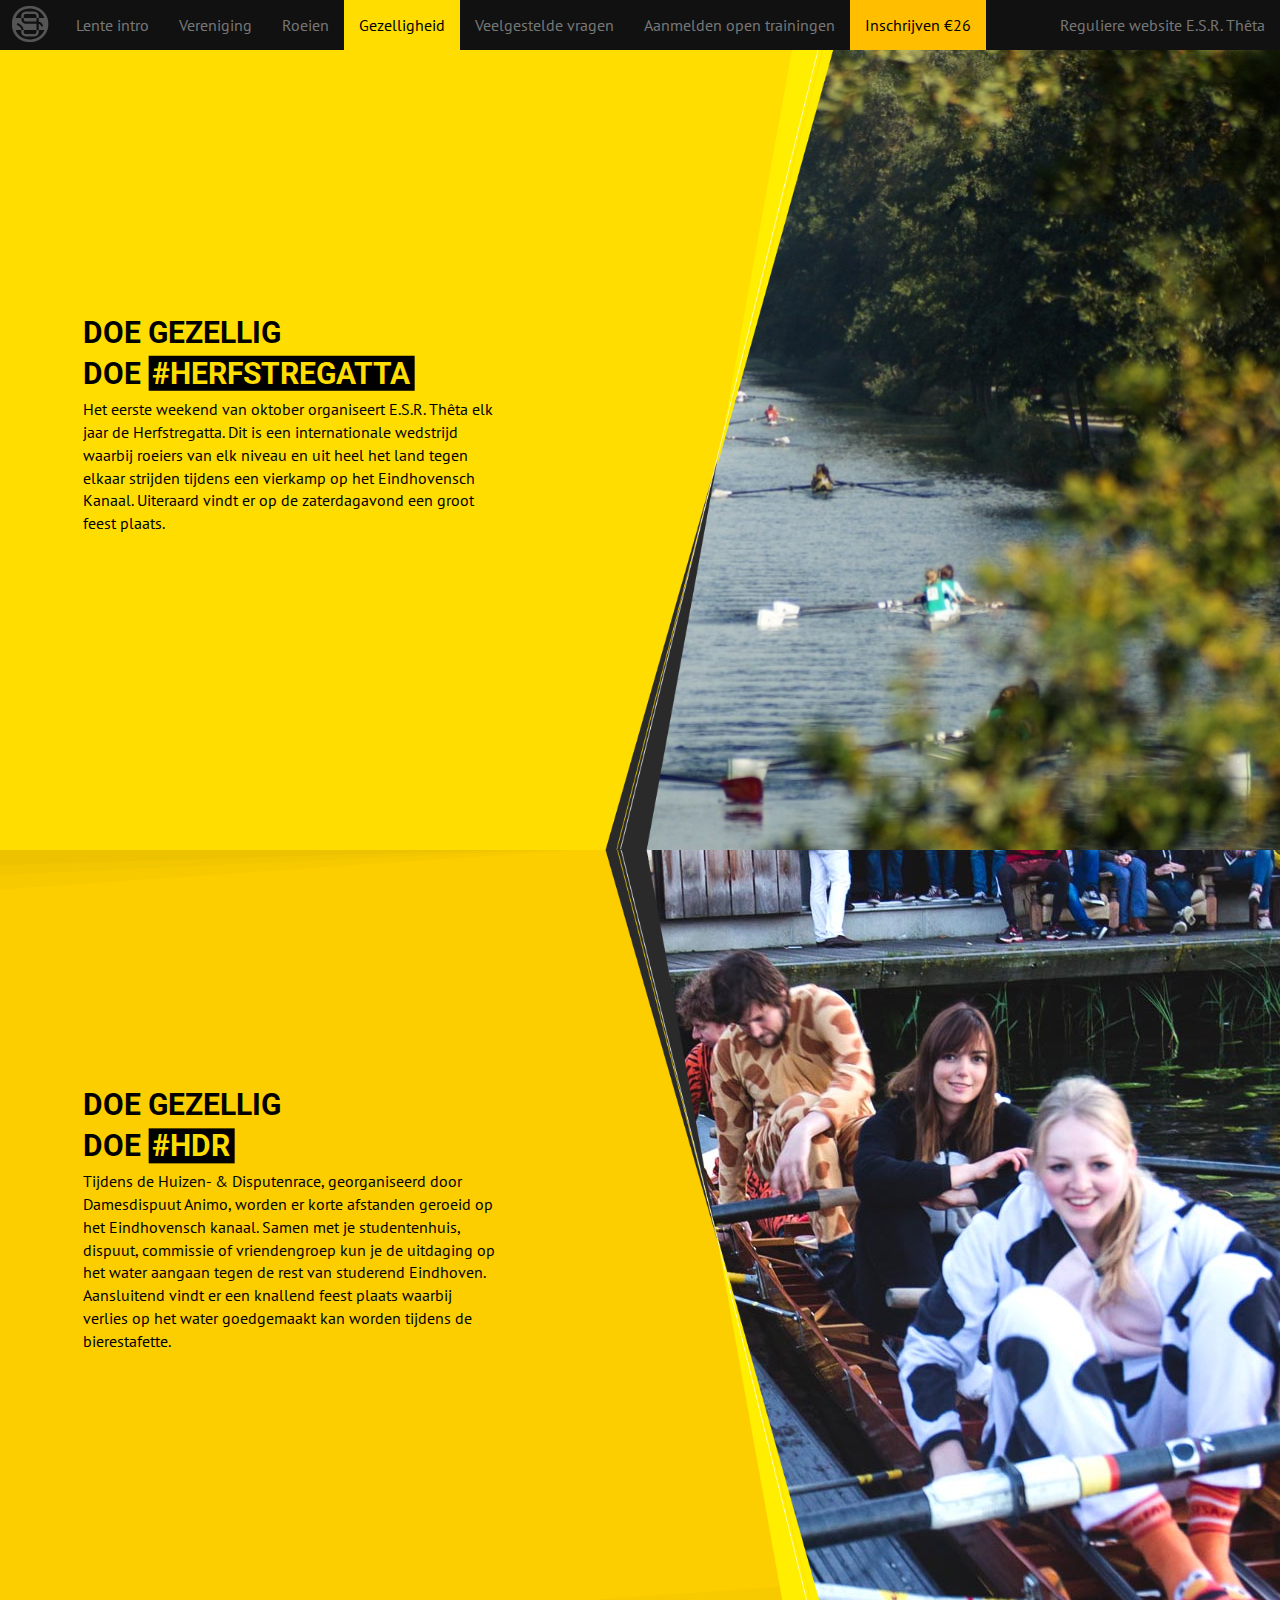
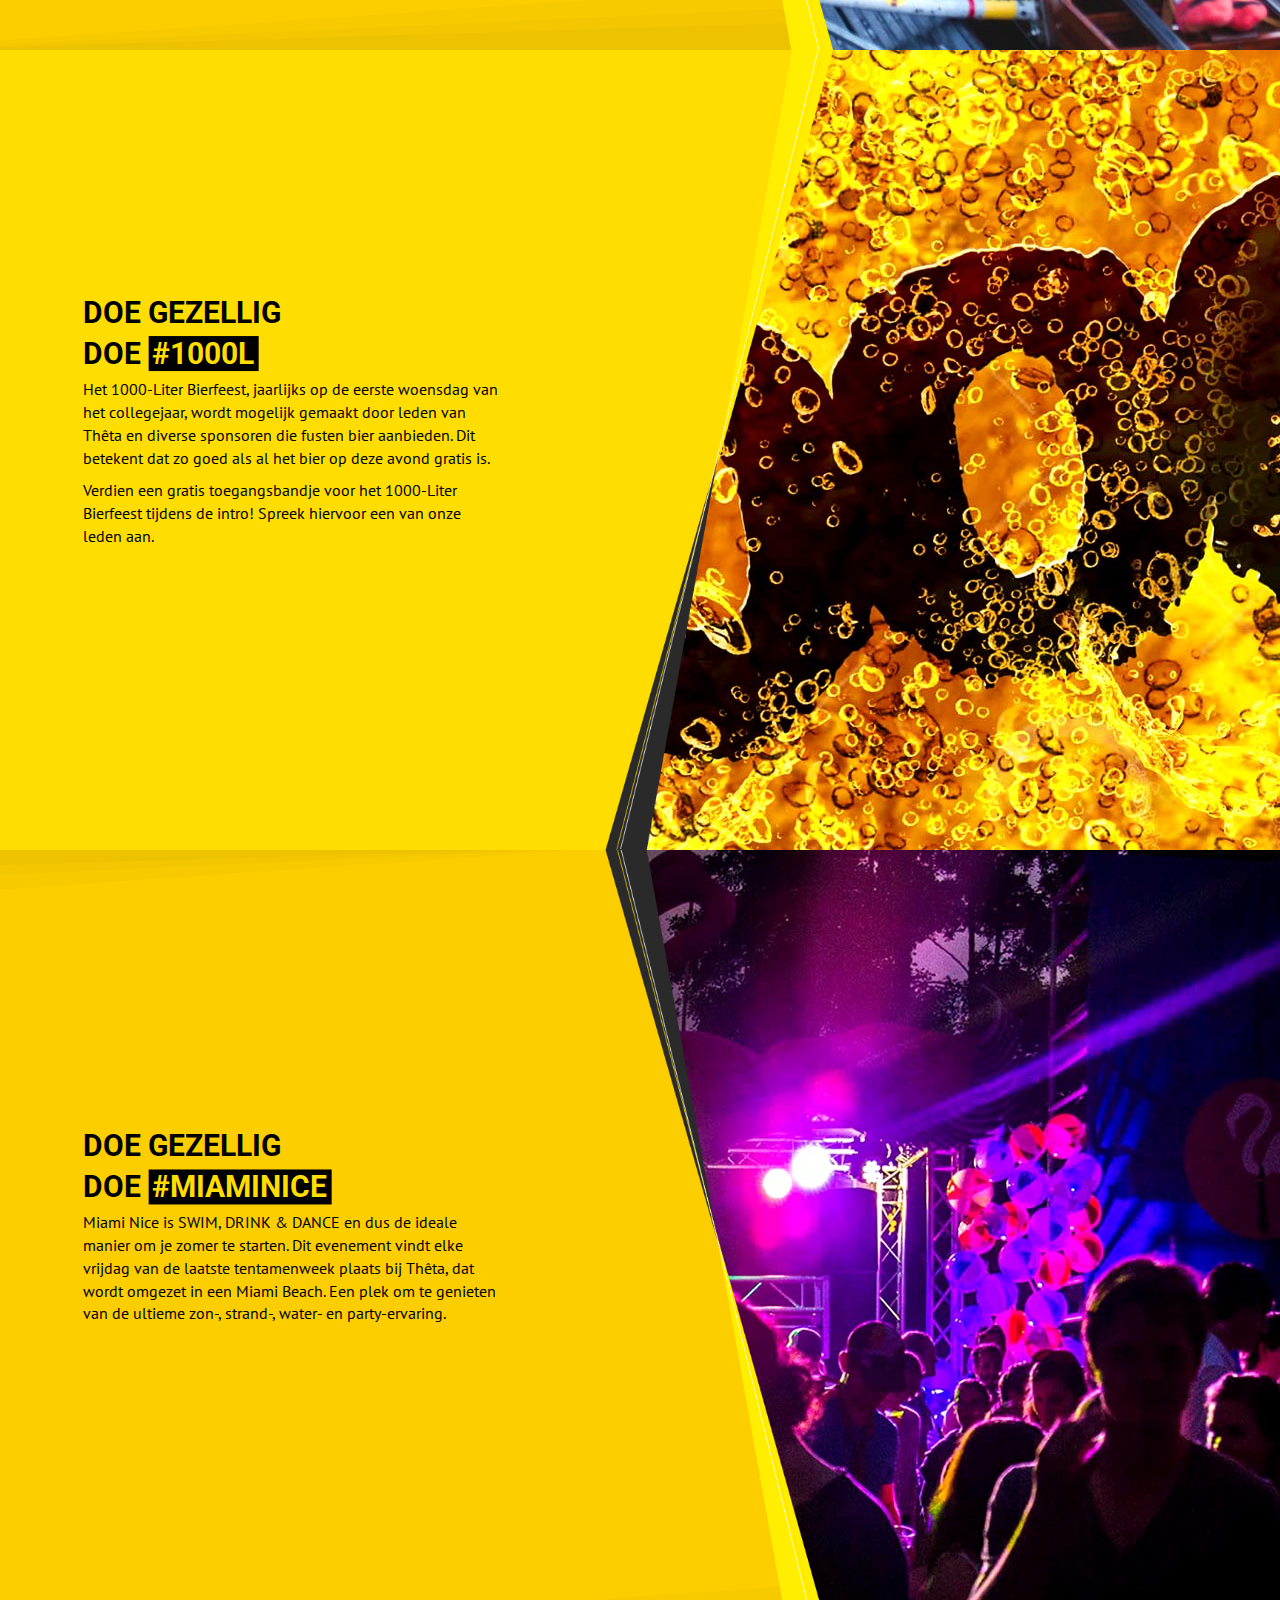
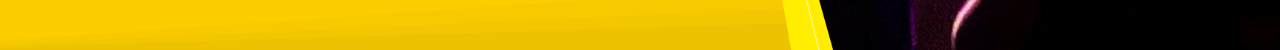
==== extra.html @ bca31a88 "first" ====
<!DOCTYPE html><html><head><title>Intro - ESR Theta</title><meta name="viewport" content="initial-scale=1,maximum-scale=1,user-scalable=no"><link rel="stylesheet" type="text/css" href="styles/vendors.css"><link rel="icon" type="image/png" href="/images/favicon.png"></head><body><nav class="navbar navbar-default navbar-fixed-top"><div class="navbar-header"><button data-toggle="collapse" data-target="#menu" class="navbar-toggle collapsed btn btn-primary"> <i class="icon icon-bars"></i></button><a href="/" class="navbar-brand"> <img src="/images/brand/logo.png"></a></div><div id="menu" class="collapse navbar-collapse"><ul class="nav navbar-nav"><li><a href="/">Lente intro</a></li><li><a href="/society.html">Vereniging</a></li><li><a href="/rowing.html">Roeien</a></li><li><a href="/extra.html">Gezelligheid</a></li><li><a href="/faq.html">Veelgestelde vragen</a></li><li><a href="/training.html" class="white">Aanmelden open trainingen</a></li><li><a href="/join.html" class="highlight">Inschrijven &euro;26</a></li></ul><ul class="nav navbar-nav pull-right"><li><a href="//www.esrtheta.nl/nieuws/index" target="_blank">Reguliere website E.S.R. Th&ecirc;ta</a></li></ul></div></nav><div id="extra1" class="container-fluid page"><div class="holder"><div class="content"> <h2>Doe gezellig</h2><h2>Doe <strong>#Herfstregatta</strong></h2><p>Het eerste weekend van oktober organiseert E.S.R. Th&ecirc;ta elk jaar de 
Herfstregatta. Dit is een internationale wedstrijd waarbij roeiers 
van elk niveau en uit heel het land tegen elkaar strijden tijdens 
een vierkamp op het Eindhovensch Kanaal. Uiteraard vindt er op de 
zaterdagavond een groot feest plaats.</p></div></div></div><div id="extra2" class="container-fluid page"><div class="holder inverse"><div class="content"> <h2>Doe gezellig</h2><h2>Doe <strong>#HDR</strong></h2><p>Tijdens de Huizen- & Disputenrace, georganiseerd door Damesdispuut 
Animo, worden er korte afstanden geroeid op het Eindhovensch kanaal. 
Samen met je studentenhuis, dispuut, commissie of vriendengroep kun 
je de uitdaging op het water aangaan tegen de rest van studerend 
Eindhoven. Aansluitend vindt er een knallend feest plaats waarbij 
verlies op het water goedgemaakt kan worden tijdens de bierestafette.</p></div></div></div><div id="extra3" class="container-fluid page"><div class="holder"><div class="content"> <h2>Doe gezellig</h2><h2>Doe <strong>#1000L</strong></h2><p>Het 1000-Liter Bierfeest, jaarlijks op de eerste woensdag van het 
collegejaar, wordt mogelijk gemaakt door leden van Th&ecirc;ta en diverse 
sponsoren die fusten bier aanbieden. Dit betekent dat zo goed als al 
het bier op deze avond gratis is.</p><p>Verdien een gratis toegangsbandje voor het 1000-Liter Bierfeest 
tijdens de intro! Spreek hiervoor een van onze leden aan.</p></div></div></div><div id="extra4" class="container-fluid page"><div class="holder inverse"><div class="content"> <h2>Doe gezellig</h2><h2>Doe <strong>#MiamiNice</strong></h2><p>Miami Nice is SWIM, DRINK & DANCE en dus de ideale manier om je 
zomer te starten. Dit evenement vindt elke vrijdag van de laatste 
tentamenweek plaats bij Th&ecirc;ta, dat wordt omgezet in een Miami Beach. 
Een plek om te genieten van de ultieme zon-, strand-, water- en 
party-ervaring.</p></div></div></div><script>var url = '/' + document.URL.split('/').splice(3).join('/');
var links = document.querySelectorAll('a[href="'+url+'"]');

for(var i=0, ii=links.length; i<ii; i++){
  var classes = links[i].className.split(' ');
  classes.push('active');
  links[i].className = classes.join(' ');
}
</script><script src="scripts/vendors.js"></script></body></html>
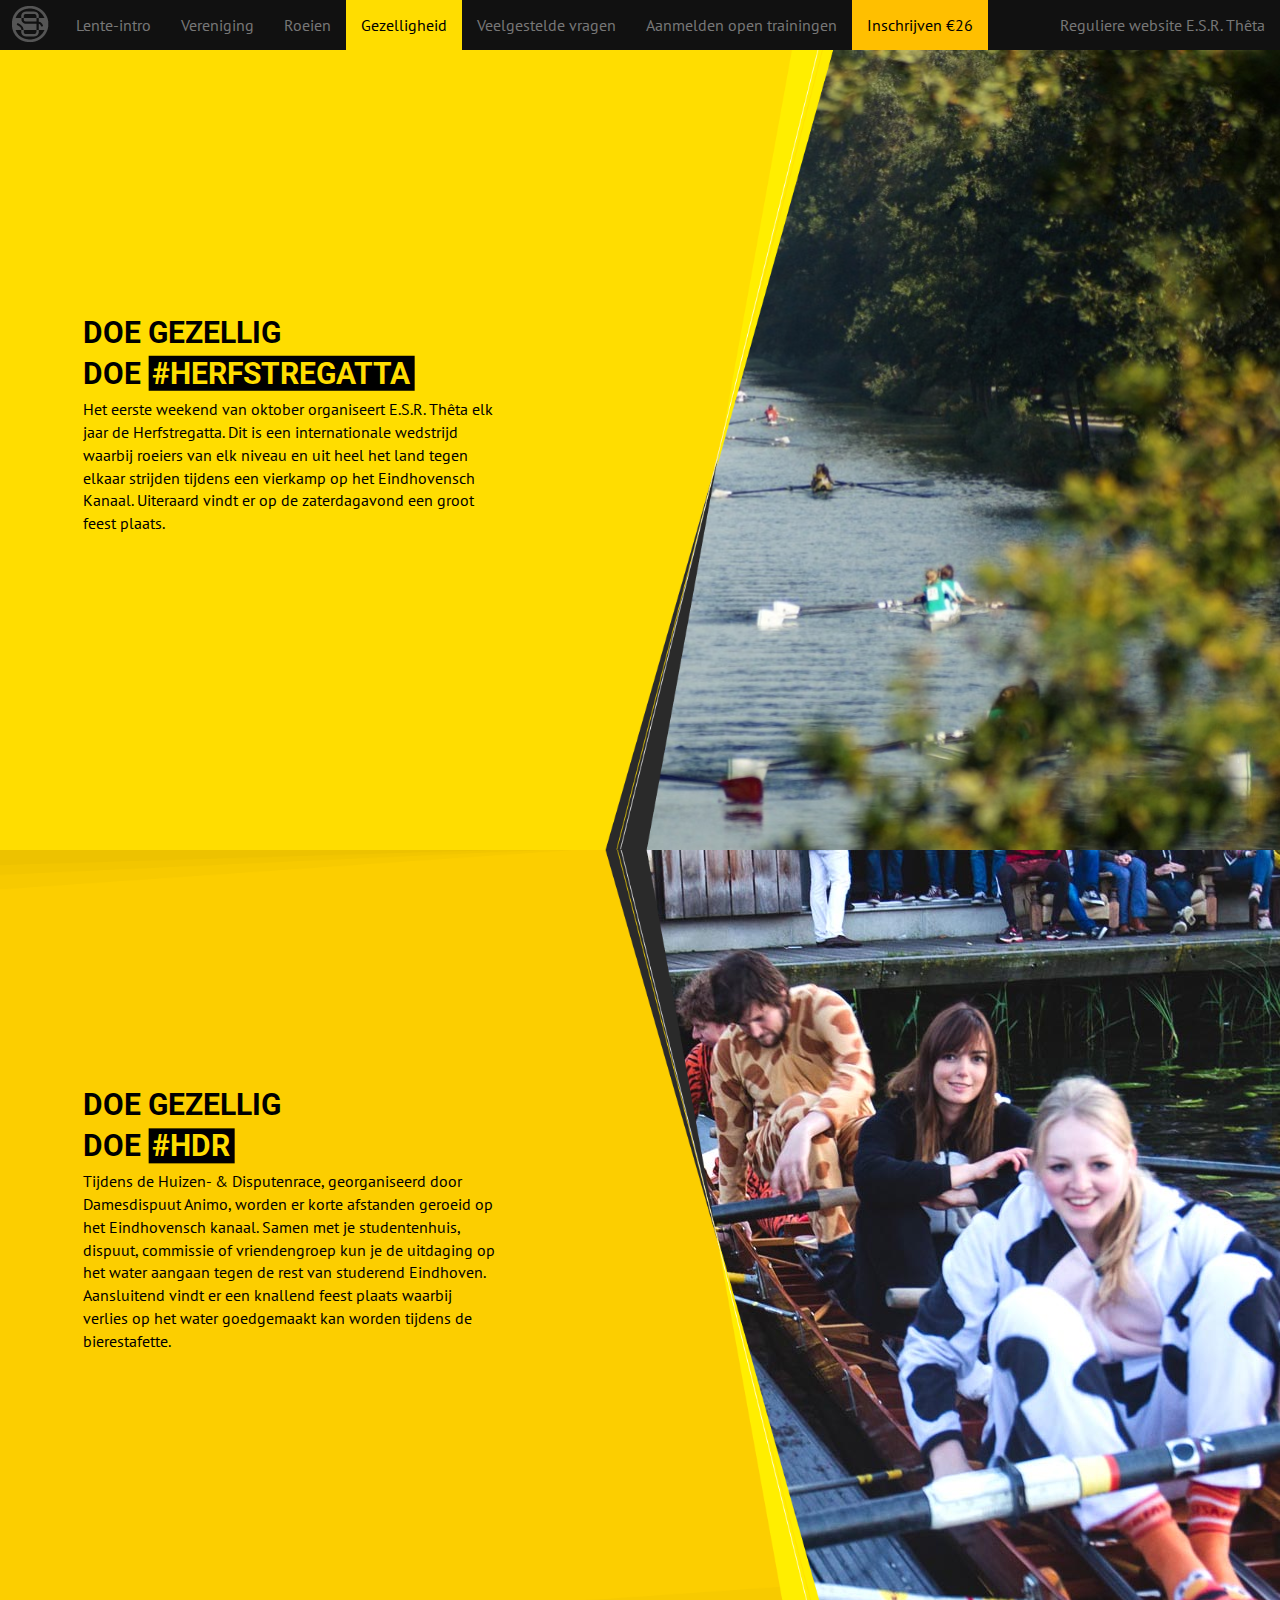
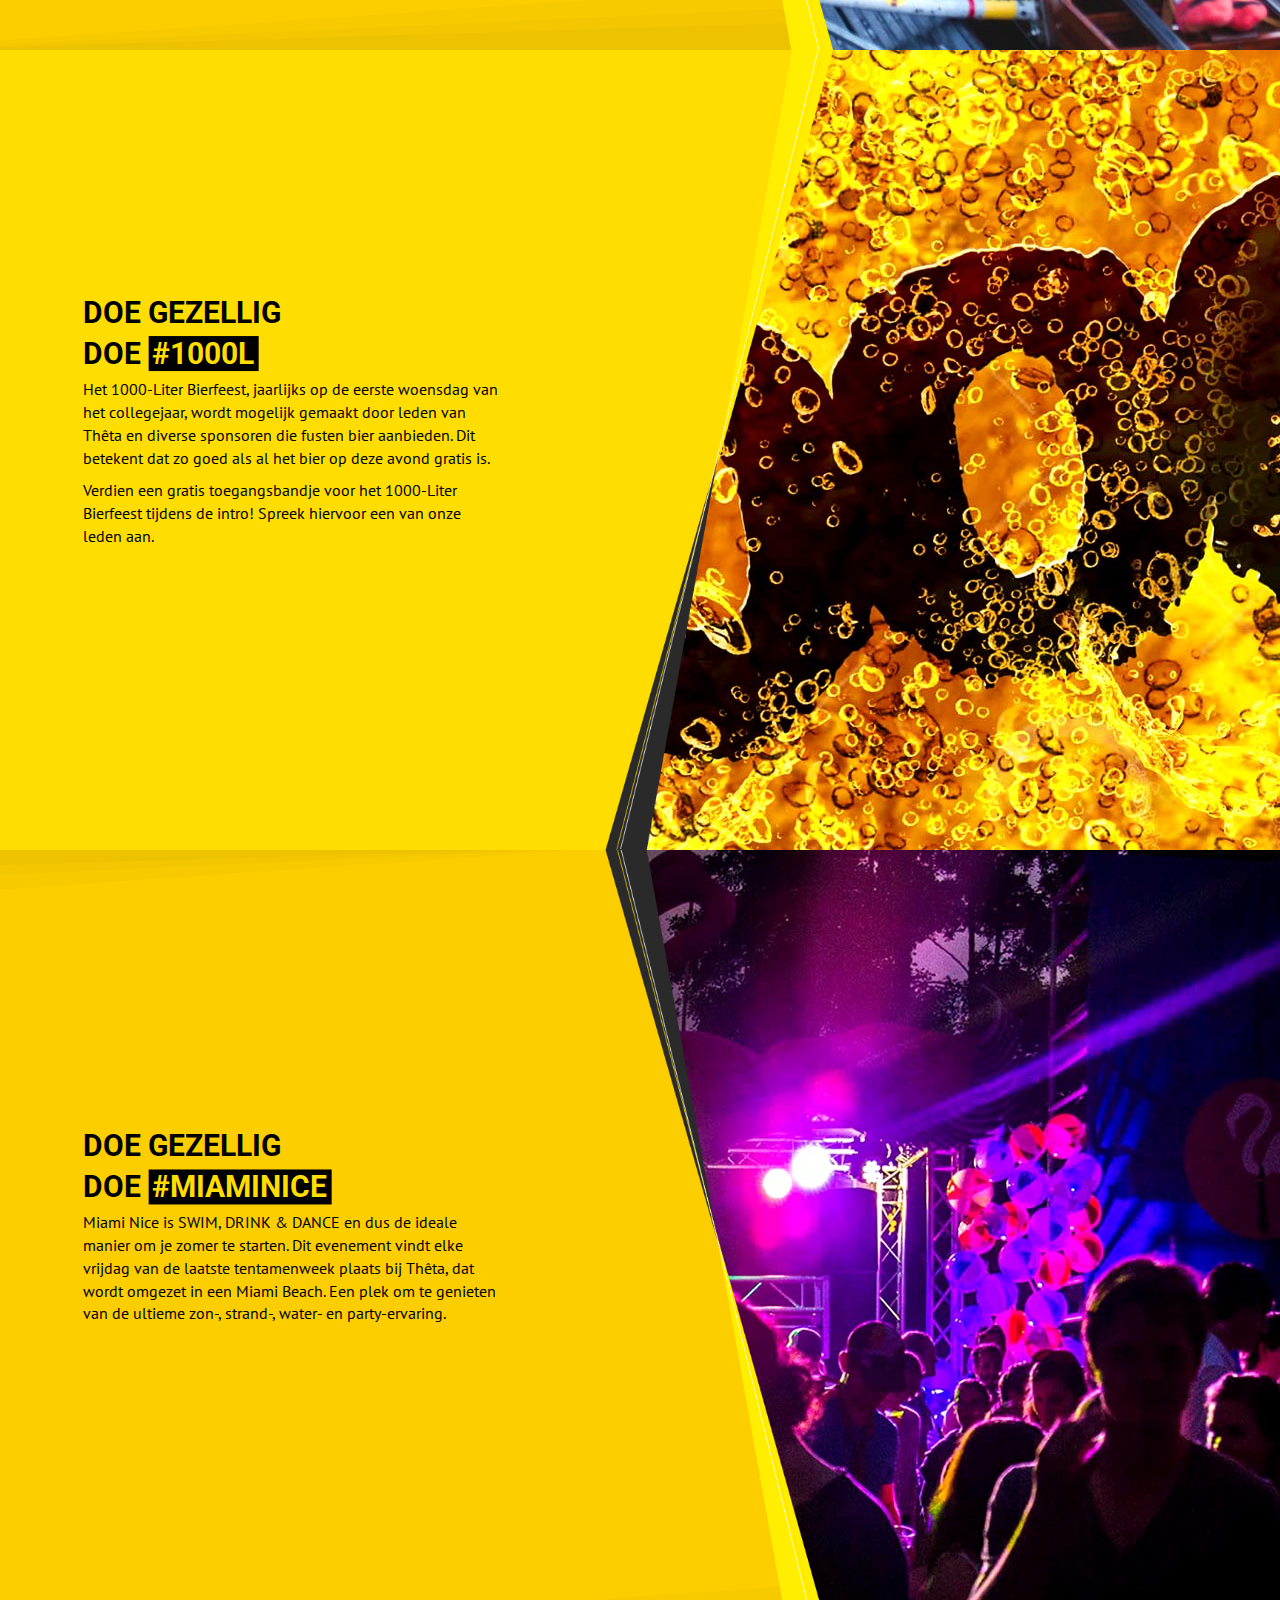
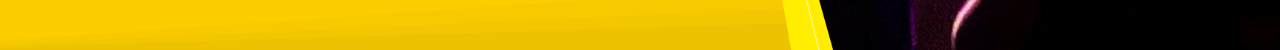
==== commit f81d656d: "small changes" ====
--- a/extra.html
+++ b/extra.html
@@ -1,4 +1,4 @@
-<!DOCTYPE html><html><head><title>Intro - ESR Theta</title><meta name="viewport" content="initial-scale=1,maximum-scale=1,user-scalable=no"><link rel="stylesheet" type="text/css" href="styles/vendors.css"><link rel="icon" type="image/png" href="/images/favicon.png"></head><body><nav class="navbar navbar-default navbar-fixed-top"><div class="navbar-header"><button data-toggle="collapse" data-target="#menu" class="navbar-toggle collapsed btn btn-primary"> <i class="icon icon-bars"></i></button><a href="/" class="navbar-brand"> <img src="/images/brand/logo.png"></a></div><div id="menu" class="collapse navbar-collapse"><ul class="nav navbar-nav"><li><a href="/">Lente intro</a></li><li><a href="/society.html">Vereniging</a></li><li><a href="/rowing.html">Roeien</a></li><li><a href="/extra.html">Gezelligheid</a></li><li><a href="/faq.html">Veelgestelde vragen</a></li><li><a href="/training.html" class="white">Aanmelden open trainingen</a></li><li><a href="/join.html" class="highlight">Inschrijven &euro;26</a></li></ul><ul class="nav navbar-nav pull-right"><li><a href="//www.esrtheta.nl/nieuws/index" target="_blank">Reguliere website E.S.R. Th&ecirc;ta</a></li></ul></div></nav><div id="extra1" class="container-fluid page"><div class="holder"><div class="content"> <h2>Doe gezellig</h2><h2>Doe <strong>#Herfstregatta</strong></h2><p>Het eerste weekend van oktober organiseert E.S.R. Th&ecirc;ta elk jaar de 
+<!DOCTYPE html><html><head><title>Intro - ESR Theta</title><meta name="viewport" content="initial-scale=1,maximum-scale=1,user-scalable=no"><link rel="stylesheet" type="text/css" href="styles/vendors.css"><link rel="icon" type="image/png" href="/images/favicon.png"></head><body><nav class="navbar navbar-default navbar-fixed-top"><div class="navbar-header"><button data-toggle="collapse" data-target="#menu" class="navbar-toggle collapsed btn btn-primary"> <i class="icon icon-bars"></i></button><a href="/" class="navbar-brand"> <img src="/images/brand/logo.png"></a></div><div id="menu" class="collapse navbar-collapse"><ul class="nav navbar-nav"><li><a href="/">Lente-intro</a></li><li><a href="/society.html">Vereniging</a></li><li><a href="/rowing.html">Roeien</a></li><li><a href="/extra.html">Gezelligheid</a></li><li><a href="/faq.html">Veelgestelde vragen</a></li><li><a href="/training.html" class="white">Aanmelden open trainingen</a></li><li><a href="/join.html" class="highlight">Inschrijven &euro;26</a></li></ul><ul class="nav navbar-nav pull-right"><li><a href="//www.esrtheta.nl/nieuws/index" target="_blank">Reguliere website E.S.R. Th&ecirc;ta</a></li></ul></div></nav><div id="extra1" class="container-fluid page"><div class="holder"><div class="content"> <h2>Doe gezellig</h2><h2>Doe <strong>#Herfstregatta</strong></h2><p>Het eerste weekend van oktober organiseert E.S.R. Th&ecirc;ta elk jaar de 
 Herfstregatta. Dit is een internationale wedstrijd waarbij roeiers 
 van elk niveau en uit heel het land tegen elkaar strijden tijdens 
 een vierkamp op het Eindhovensch Kanaal. Uiteraard vindt er op de 
